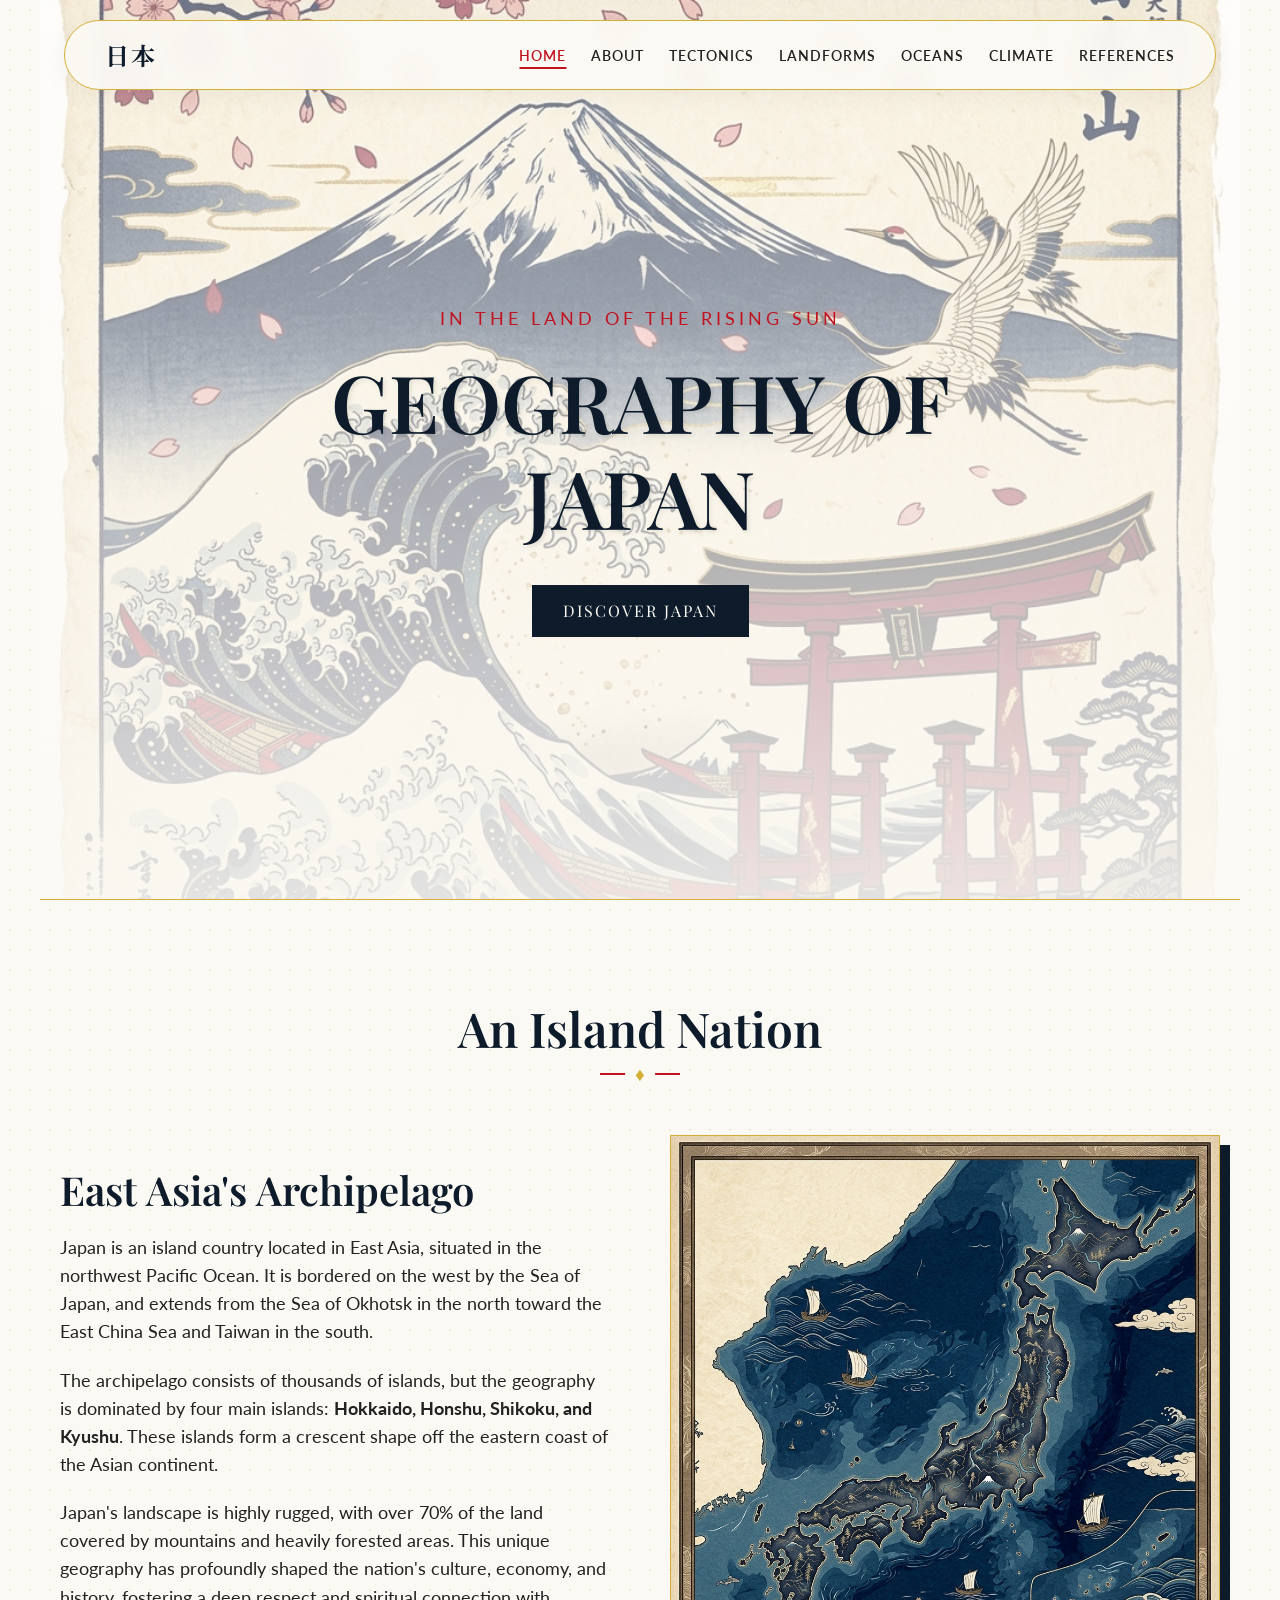
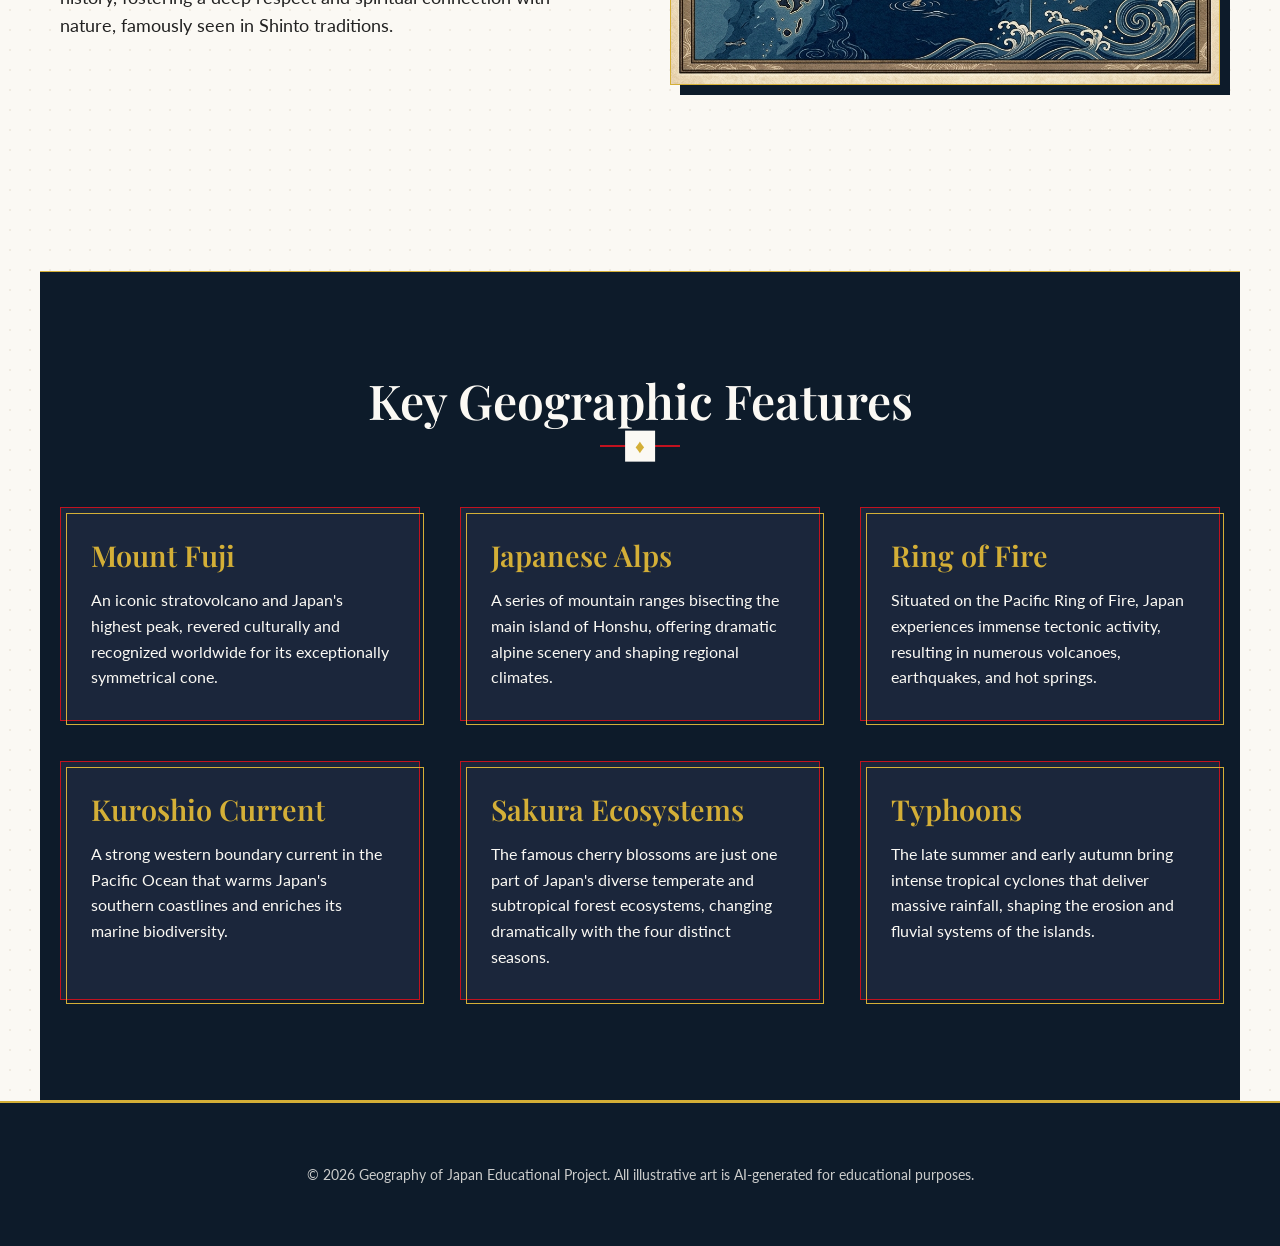
==== index.html @ 027a920c "1st draft w/ less animation" ====
<!DOCTYPE html>
<html lang="en">
<head>
  <meta charset="UTF-8">
  <meta name="viewport" content="width=device-width, initial-scale=1.0">
  <title>Geography of Japan | Home</title>
  <meta name="description" content="An educational journey through the geography, climate, and landscapes of Japan.">
  <link rel="stylesheet" href="style.css">
</head>
<body>

  <header>
    <div class="logo">日本</div>
    <nav>
      <ul>
        <li><a href="index.html" class="active">Home</a></li>
        <li><a href="about.html">About</a></li>
        <li><a href="geographic.html">Tectonics</a></li>
        <li><a href="water.html">Landforms</a></li>
        <li><a href="ocean.html">Oceans</a></li>
        <li><a href="climate.html">Climate</a></li>
        <li><a href="references.html">References</a></li>
      </ul>
    </nav>
  </header>

  <main>
    <section class="hero">
      <img src="assets/images/hero.png" alt="Ukiyo-e style Mount Fuji and waves" class="hero-bg fade-in">
      <div class="hero-overlay"></div>
      <div class="hero-content fade-in">
        <span class="hero-subtitle">In the land of the rising sun</span>
        <h1 class="hero-title">GEOGRAPHY OF JAPAN</h1>
        <a href="about.html" class="btn">Discover Japan</a>
      </div>
    </section>

    <section id="introduction">
      <div class="section-header fade-in">
        <h2>An Island Nation</h2>
        <div class="divider"></div>
      </div>
      
      <div class="split-layout fade-in">
        <div class="split-text">
          <h3>East Asia's Archipelago</h3>
          <p>Japan is an island country located in East Asia, situated in the northwest Pacific Ocean. It is bordered on the west by the Sea of Japan, and extends from the Sea of Okhotsk in the north toward the East China Sea and Taiwan in the south.</p>
          <p>The archipelago consists of thousands of islands, but the geography is dominated by four main islands: <strong>Hokkaido, Honshu, Shikoku, and Kyushu</strong>. These islands form a crescent shape off the eastern coast of the Asian continent.</p>
          <p>Japan's landscape is highly rugged, with over 70% of the land covered by mountains and heavily forested areas. This unique geography has profoundly shaped the nation's culture, economy, and history, fostering a deep respect and spiritual connection with nature, famously seen in Shinto traditions.</p>
        </div>
        <div class="split-image">
          <img src="assets/images/map.png" alt="Stylized map of Japan">
        </div>
      </div>
    </section>

    <section id="features" class="dark-section">
      <div class="section-header fade-in">
        <h2>Key Geographic Features</h2>
        <div class="divider"></div>
      </div>
      
      <div class="cards-grid">
        <div class="card fade-in">
          <h3>Mount Fuji</h3>
          <p>An iconic stratovolcano and Japan's highest peak, revered culturally and recognized worldwide for its exceptionally symmetrical cone.</p>
        </div>
        <div class="card fade-in">
          <h3>Japanese Alps</h3>
          <p>A series of mountain ranges bisecting the main island of Honshu, offering dramatic alpine scenery and shaping regional climates.</p>
        </div>
        <div class="card fade-in">
          <h3>Ring of Fire</h3>
          <p>Situated on the Pacific Ring of Fire, Japan experiences immense tectonic activity, resulting in numerous volcanoes, earthquakes, and hot springs.</p>
        </div>
        <div class="card fade-in">
          <h3>Kuroshio Current</h3>
          <p>A strong western boundary current in the Pacific Ocean that warms Japan's southern coastlines and enriches its marine biodiversity.</p>
        </div>
        <div class="card fade-in">
          <h3>Sakura Ecosystems</h3>
          <p>The famous cherry blossoms are just one part of Japan's diverse temperate and subtropical forest ecosystems, changing dramatically with the four distinct seasons.</p>
        </div>
        <div class="card fade-in">
          <h3>Typhoons</h3>
          <p>The late summer and early autumn bring intense tropical cyclones that deliver massive rainfall, shaping the erosion and fluvial systems of the islands.</p>
        </div>
      </div>
    </section>
  </main>

  <footer>
    <p>&copy; 2026 Geography of Japan Educational Project. All illustrative art is AI-generated for educational purposes.</p>
  </footer>

  <script src="script.js"></script>
</body>
</html>
---- style.css ----
@import url('https://fonts.googleapis.com/css2?family=Playfair+Display:ital,wght@0,400;0,600;0,700;1,400&family=Noto+Serif+JP:wght@300;400;600;700&family=Lato:wght@300;400;700&display=swap');

:root {
  --bg-cream: #fbf9f4;
  --bg-cream-dark: #f0ebe1;
  --indigo: #0d1b2a;
  --indigo-light: #1b263b;
  --crimson: #c1121f;
  --crimson-dark: #780000;
  --gold: #d4af37;
  --text-dark: #222222;
  --text-light: #fbf9f4;
  
  --font-heading: 'Playfair Display', 'Noto Serif JP', serif;
  --font-body: 'Lato', sans-serif;
  
  --border-gold: 1px solid var(--gold);
}

* {
  margin: 0;
  padding: 0;
  box-sizing: border-box;
}

body {
  font-family: var(--font-body);
  background-color: var(--bg-cream);
  color: var(--text-dark);
  line-height: 1.6;
  overflow-x: hidden;
  /* Subtle noise texture via multiple backgrounds */
  background-image: radial-gradient(var(--bg-cream-dark) 1px, transparent 1px);
  background-size: 20px 20px;
}

h1, h2, h3, h4, h5, h6 {
  font-family: var(--font-heading);
  font-weight: 600;
  line-height: 1.2;
}

a {
  text-decoration: none;
  color: inherit;
}

/* Navigation Bar */
header {
  position: fixed;
  top: 20px;
  left: 50%;
  transform: translateX(-50%);
  width: 90%;
  max-width: 1200px;
  background-color: rgba(251, 249, 244, 0.95);
  backdrop-filter: blur(10px);
  border: var(--border-gold);
  border-radius: 40px;
  padding: 15px 40px;
  display: flex;
  justify-content: space-between;
  align-items: center;
  z-index: 1000;
  box-shadow: 0 4px 30px rgba(0, 0, 0, 0.05);
  transition: all 0.3s ease;
}

.logo {
  font-family: var(--font-heading);
  font-size: 1.5rem;
  font-weight: 700;
  color: var(--indigo);
  letter-spacing: 2px;
}

nav ul {
  display: flex;
  list-style: none;
  gap: 25px;
}

nav a {
  font-size: 0.9rem;
  font-weight: 600;
  text-transform: uppercase;
  letter-spacing: 1px;
  color: var(--text-dark);
  position: relative;
  padding-bottom: 5px;
  transition: color 0.3s ease;
}

nav a::after {
  content: '';
  position: absolute;
  bottom: 0;
  left: 50%;
  width: 0;
  height: 2px;
  background-color: var(--crimson);
  transition: all 0.3s ease;
  transform: translateX(-50%);
}

nav a:hover, nav a.active {
  color: var(--crimson);
}

nav a:hover::after, nav a.active::after {
  width: 100%;
}

/* Buttons */
.btn {
  display: inline-block;
  padding: 12px 30px;
  background-color: var(--indigo);
  color: var(--text-light);
  font-family: var(--font-heading);
  text-transform: uppercase;
  letter-spacing: 2px;
  border: 1px solid var(--indigo);
  border-radius: 0;
  position: relative;
  overflow: hidden;
  transition: all 0.4s ease;
  z-index: 1;
}

.btn::before {
  content: '';
  position: absolute;
  top: 0;
  left: 0;
  width: 0%;
  height: 100%;
  background-color: var(--crimson);
  transition: all 0.4s cubic-bezier(0.77, 0, 0.175, 1);
  z-index: -1;
}

.btn:hover {
  color: var(--text-light);
  border-color: var(--crimson);
}

.btn:hover::before {
  width: 100%;
}

/* Hero Section */
.hero {
  min-height: 100vh;
  display: flex;
  align-items: center;
  justify-content: center;
  position: relative;
  padding: 0 20px;
  border-bottom: var(--border-gold);
}

.hero-bg {
  position: absolute;
  top: 0;
  left: 0;
  width: 100%;
  height: 100%;
  object-fit: cover;
  z-index: -2;
}

.hero-overlay {
  position: absolute;
  top: 0;
  left: 0;
  width: 100%;
  height: 100%;
  background: linear-gradient(to bottom, rgba(251, 249, 244, 0.4), rgba(251, 249, 244, 0.9));
  z-index: -1;
}

.hero-content {
  text-align: center;
  max-width: 800px;
  margin-top: 50px;
}

.hero-subtitle {
  font-family: var(--font-body);
  color: var(--crimson);
  text-transform: uppercase;
  letter-spacing: 4px;
  font-size: 1.1rem;
  margin-bottom: 20px;
  display: block;
}

.hero-title {
  font-size: 5rem;
  color: var(--indigo);
  margin-bottom: 40px;
  text-shadow: 2px 2px 4px rgba(0,0,0,0.1);
}

/* Sections */
section {
  padding: 100px 20px;
  max-width: 1200px;
  margin: 0 auto;
}

.section-header {
  text-align: center;
  margin-bottom: 60px;
}

.section-header h2 {
  font-size: 3rem;
  color: var(--indigo);
  margin-bottom: 15px;
}

.section-header .divider {
  height: 2px;
  width: 80px;
  background-color: var(--crimson);
  margin: 0 auto;
  position: relative;
}

.section-header .divider::before {
  content: '♦';
  color: var(--gold);
  position: absolute;
  left: 50%;
  top: 50%;
  transform: translate(-50%, -50%);
  background-color: var(--bg-cream);
  padding: 0 10px;
  font-size: 1.2rem;
}

/* Cards */
.cards-grid {
  display: grid;
  grid-template-columns: repeat(auto-fit, minmax(300px, 1fr));
  gap: 40px;
}

.card {
  background-color: var(--bg-cream);
  border: var(--border-gold);
  padding: 30px;
  position: relative;
  transition: transform 0.3s ease, box-shadow 0.3s ease;
}

.card::before {
  content: '';
  position: absolute;
  top: 5px;
  left: 5px;
  right: -5px;
  bottom: -5px;
  border: 1px solid var(--indigo);
  z-index: -1;
  transition: all 0.3s ease;
}

.card:hover {
  transform: translateY(-10px);
}

.card:hover::before {
  top: 10px;
  left: 10px;
  right: -10px;
  bottom: -10px;
  background-color: rgba(193, 18, 31, 0.05);
}

.card h3 {
  font-size: 1.8rem;
  color: var(--indigo);
  margin-bottom: 15px;
}

/* Two Column Layout */
.split-layout {
  display: flex;
  gap: 60px;
  align-items: center;
  margin-bottom: 80px;
}

.split-layout.reverse {
  flex-direction: row-reverse;
}

.split-text {
  flex: 1;
}

.split-text h3 {
  font-size: 2.5rem;
  color: var(--indigo);
  margin-bottom: 20px;
}

.split-text p {
  font-size: 1.1rem;
  margin-bottom: 20px;
}

.split-image {
  flex: 1;
  position: relative;
}

.split-image img {
  width: 100%;
  height: auto;
  border: var(--border-gold);
  box-shadow: 10px 10px 0 var(--indigo);
}

/* Dark Sections */
.dark-section {
  background-color: var(--indigo);
  color: var(--text-light);
  border-top: var(--border-gold);
  border-bottom: var(--border-gold);
  background-image: none; /* remove noise for dark sections */
}

.dark-section .section-header h2 {
  color: var(--bg-cream);
}

.dark-section .card {
  background-color: var(--indigo-light);
  border-color: var(--crimson);
}

.dark-section .card::before {
  border-color: var(--gold);
}

.dark-section .card h3 {
  color: var(--gold);
}

/* Footer */
footer {
  background-color: var(--indigo);
  color: var(--bg-cream);
  text-align: center;
  padding: 60px 20px;
  border-top: 2px solid var(--gold);
}

footer p {
  opacity: 0.8;
  font-size: 0.9rem;
}

/* Animations */
.fade-in {
  opacity: 0;
  transform: translateY(30px);
  transition: opacity 1s ease, transform 1s ease;
}

.fade-in.appear {
  opacity: 1;
  transform: translateY(0);
}

/* Responsive */
@media (max-width: 900px) {
  .hero-title {
    font-size: 3.5rem;
  }
  .split-layout, .split-layout.reverse {
    flex-direction: column;
  }
  header {
    width: 95%;
    padding: 15px 20px;
  }
  nav ul {
    gap: 15px;
  }
  nav a {
    font-size: 0.8rem;
  }
}

@media (max-width: 600px) {
  nav {
    display: none; /* Add a hamburger menu in real scenario, keeping it simple for now */
  }
}
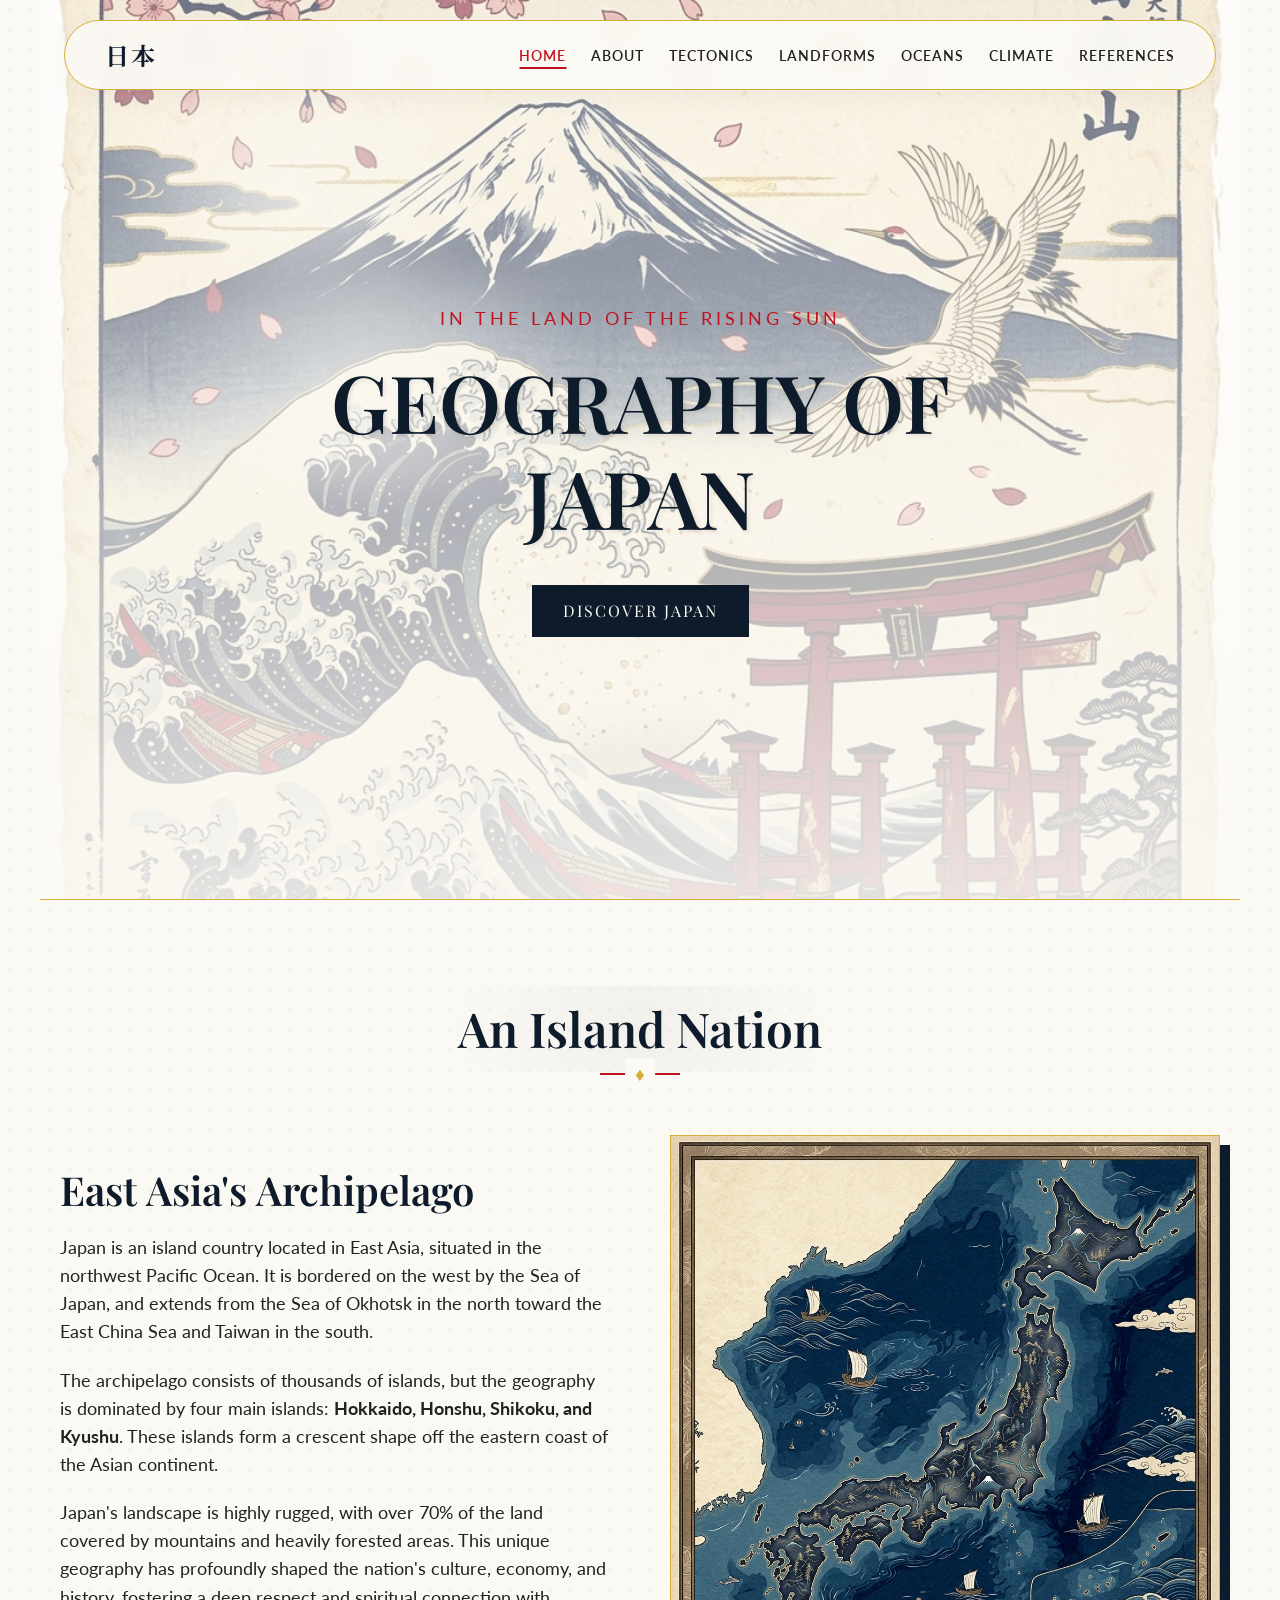
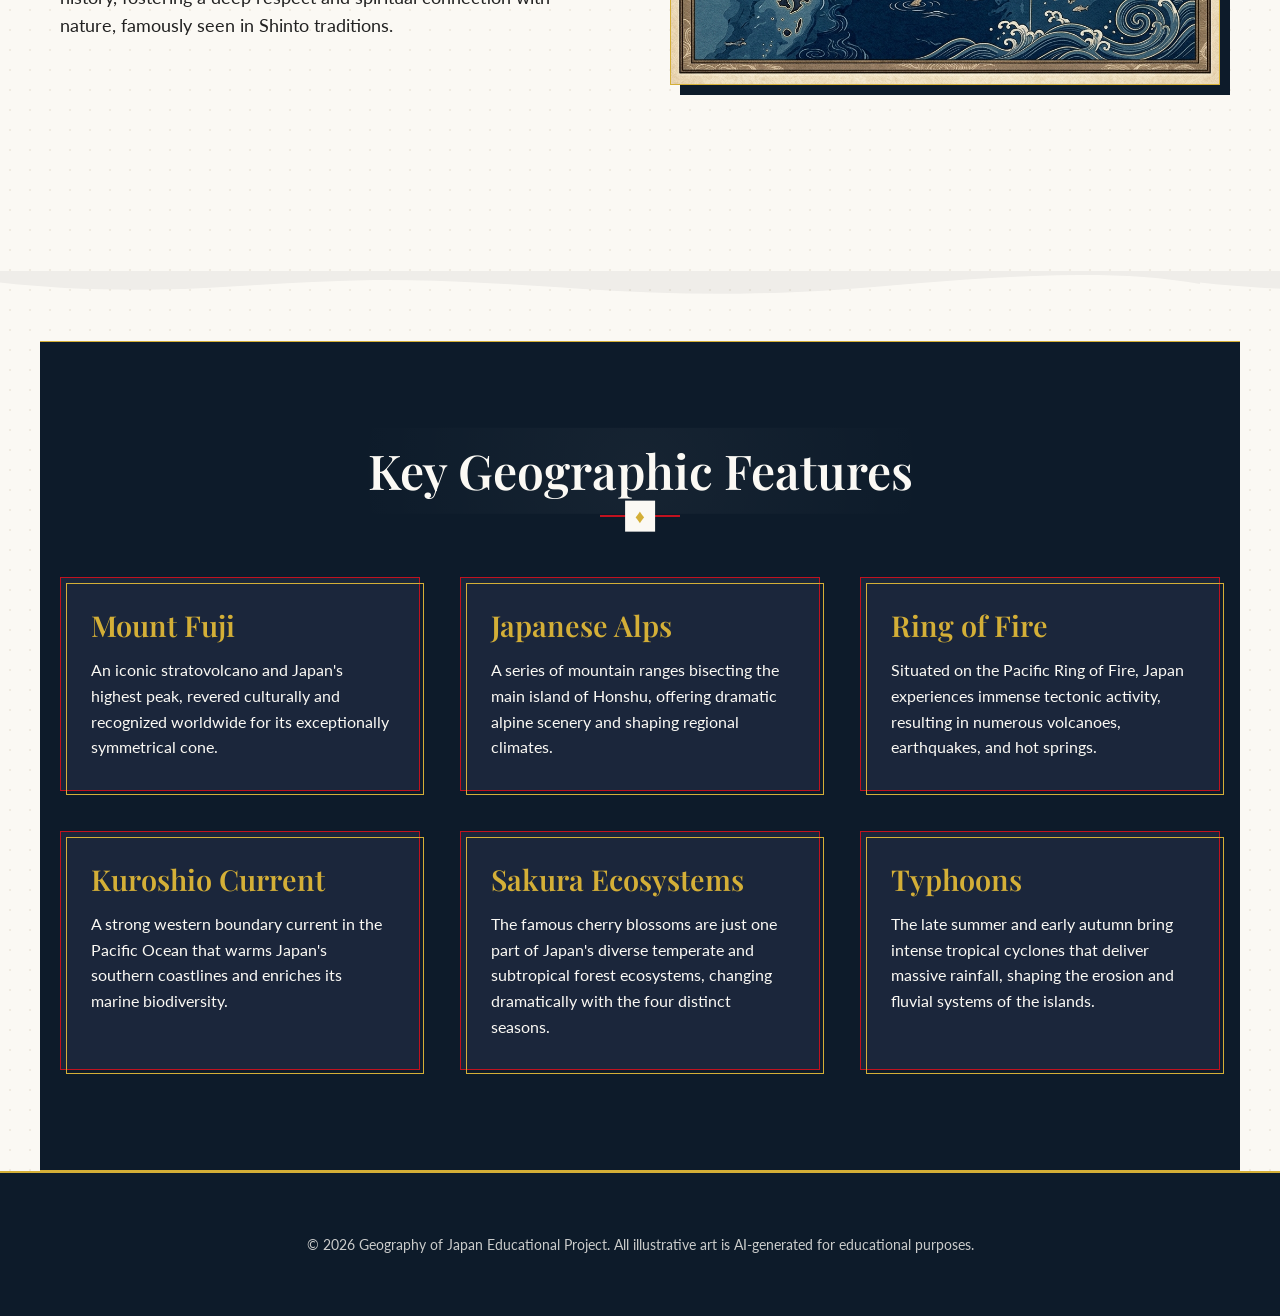
==== commit 61446a6e: "Draft 2" ====
--- a/index.html
+++ b/index.html
@@ -26,7 +26,12 @@
 
   <main>
     <section class="hero">
-      <img src="assets/images/hero.png" alt="Ukiyo-e style Mount Fuji and waves" class="hero-bg fade-in">
+      <img src="assets/images/hero.png" alt="Ukiyo-e style Mount Fuji and waves" class="hero-bg">
+      <div class="clouds-container">
+        <div class="cloud" style="width: 40vw; height: 20vh; top: 10%; animation-duration: 40s;"></div>
+        <div class="cloud" style="width: 50vw; height: 25vh; top: 30%; animation-duration: 55s; animation-delay: -20s;"></div>
+      </div>
+      <div class="particles-container" data-type="sakura"></div>
       <div class="hero-overlay"></div>
       <div class="hero-content fade-in">
         <span class="hero-subtitle">In the land of the rising sun</span>
@@ -49,13 +54,18 @@
           <p>Japan's landscape is highly rugged, with over 70% of the land covered by mountains and heavily forested areas. This unique geography has profoundly shaped the nation's culture, economy, and history, fostering a deep respect and spiritual connection with nature, famously seen in Shinto traditions.</p>
         </div>
         <div class="split-image">
-          <img src="assets/images/map.png" alt="Stylized map of Japan">
+          <img src="assets/images/map.png" alt="Stylized map of Japan" class="reveal-ink parallax-img">
         </div>
       </div>
     </section>
 
-    <section id="features" class="dark-section">
-      <div class="section-header fade-in">
+    <div class="wave-divider"></div>
+    <section id="features" class="dark-section" style="position: relative; overflow: hidden;">
+      <div class="koi-container">
+        <div class="koi-fish fish1" style="--scale: 1.5; opacity: 0.1;"></div>
+        <div class="koi-fish fish2" style="--scale: 1; opacity: 0.1;"></div>
+      </div>
+      <div class="section-header fade-in" style="position: relative; z-index: 2;">
         <h2>Key Geographic Features</h2>
         <div class="divider"></div>
       </div>
--- a/style.css
+++ b/style.css
@@ -241,6 +241,34 @@
   font-size: 1.2rem;
 }
 
+.section-header h2 {
+  font-size: 3rem;
+  color: var(--indigo);
+  margin-bottom: 15px;
+  position: relative;
+  display: inline-block;
+}
+
+.section-header h2::before {
+  content: '';
+  position: absolute;
+  top: 50%; left: 50%;
+  transform: translate(-50%, -50%);
+  width: 150%; height: 150%;
+  background: radial-gradient(circle, rgba(13, 27, 42, 0.04) 0%, transparent 70%);
+  z-index: -1;
+  animation: mistPulse 8s ease-in-out infinite alternate;
+  pointer-events: none;
+}
+.dark-section .section-header h2::before {
+  background: radial-gradient(circle, rgba(251, 249, 244, 0.04) 0%, transparent 70%);
+}
+
+@keyframes mistPulse {
+  0% { transform: translate(-50%, -50%) scale(1); opacity: 0.5; }
+  100% { transform: translate(-50%, -50%) scale(1.2); opacity: 1; }
+}
+
 /* Cards */
 .cards-grid {
   display: grid;
@@ -365,16 +393,217 @@
   font-size: 0.9rem;
 }
 
-/* Animations */
-.fade-in {
-  opacity: 0;
-  transform: translateY(30px);
-  transition: opacity 1s ease, transform 1s ease;
-}
-
-.fade-in.appear {
-  opacity: 1;
-  transform: translateY(0);
+/* Animations & Reduced Motion */
+@media (prefers-reduced-motion: no-preference) {
+  /* Page Load */
+  body {
+    animation: pageFadeIn 1.2s ease-out forwards;
+  }
+  @keyframes pageFadeIn {
+    from { opacity: 0; }
+    to { opacity: 1; }
+  }
+
+  /* Fade & Slide Up */
+  .fade-in {
+    opacity: 0;
+    transform: translateY(30px);
+    transition: opacity 1s cubic-bezier(0.25, 1, 0.5, 1), transform 1s cubic-bezier(0.25, 1, 0.5, 1);
+  }
+  .fade-in.appear {
+    opacity: 1;
+    transform: translateY(0);
+  }
+
+  /* Reveal Ink - updated to fix image loading bug */
+  .reveal-ink {
+    opacity: 0;
+    filter: blur(10px);
+    transform: scale(0.98);
+    transition: opacity 1.5s ease, filter 1.5s ease, transform 1.5s cubic-bezier(0.25, 1, 0.5, 1);
+  }
+  .reveal-ink.appear {
+    opacity: 1;
+    filter: blur(0);
+    transform: scale(1);
+  }
+
+  /* Hero Animations */
+  .hero-content .hero-subtitle {
+    opacity: 0;
+    animation: fadeInUp 1.5s 0.5s cubic-bezier(0.25, 1, 0.5, 1) forwards;
+  }
+  .hero-content .hero-title {
+    opacity: 0;
+    animation: fadeInUp 1.5s 0.8s cubic-bezier(0.25, 1, 0.5, 1) forwards;
+  }
+  .hero-content .btn {
+    opacity: 0;
+    animation: fadeInUp 1.5s 1.1s cubic-bezier(0.25, 1, 0.5, 1) forwards;
+  }
+  @keyframes fadeInUp {
+    from { opacity: 0; transform: translateY(20px); }
+    to { opacity: 1; transform: translateY(0); }
+  }
+
+  /* Hero Image Float */
+  .hero-bg {
+    animation: slowFloat 20s ease-in-out infinite alternate;
+    transform-origin: center;
+  }
+  @keyframes slowFloat {
+    from { transform: scale(1.02) translate(0, 0); }
+    to { transform: scale(1.05) translate(-1%, -1%); }
+  }
+
+  /* Clouds */
+  .clouds-container {
+    position: absolute;
+    top: 0; left: 0; width: 100%; height: 100%;
+    overflow: hidden;
+    z-index: -1;
+    pointer-events: none;
+  }
+  .cloud {
+    position: absolute;
+    background: radial-gradient(circle, rgba(251,249,244,0.6) 0%, transparent 70%);
+    border-radius: 50%;
+    filter: blur(20px);
+    animation: floatCloud linear infinite;
+  }
+  @keyframes floatCloud {
+    0% { transform: translateX(-20vw); opacity: 0; }
+    10% { opacity: 1; }
+    90% { opacity: 1; }
+    100% { transform: translateX(100vw); opacity: 0; }
+  }
+
+  /* Particles */
+  .particles-container {
+    position: absolute;
+    top: 0; left: 0; width: 100%; height: 100%;
+    overflow: hidden;
+    pointer-events: none;
+    z-index: 0;
+  }
+  .particle {
+    position: absolute;
+    opacity: 0;
+    pointer-events: none;
+    animation: drift linear infinite;
+  }
+  @keyframes drift {
+    0% { transform: translate(0, -50px) rotate(0deg); opacity: 0; }
+    10% { opacity: 0.6; }
+    90% { opacity: 0.6; }
+    100% { transform: translate(150px, 100vh) rotate(360deg); opacity: 0; }
+  }
+  @keyframes driftDown {
+    0% { transform: translate(0, -50px); opacity: 0; }
+    10% { opacity: 0.8; }
+    90% { opacity: 0.8; }
+    100% { transform: translate(50px, 100vh); opacity: 0; }
+  }
+  @keyframes driftUp {
+    0% { transform: translate(0, 100%) scale(1); opacity: 0; }
+    20% { opacity: 0.5; }
+    80% { opacity: 0.5; }
+    100% { transform: translate(-50px, -100%) scale(2); opacity: 0; }
+  }
+
+  /* Ocean Shimmer & Water Ripple */
+  .shimmer-overlay {
+    position: absolute;
+    top: 0; left: 0; width: 100%; height: 100%;
+    background: linear-gradient(45deg, transparent 40%, rgba(255,255,255,0.1) 50%, transparent 60%);
+    background-size: 200% 200%;
+    animation: shimmerWave 5s infinite;
+    pointer-events: none;
+  }
+  @keyframes shimmerWave {
+    0% { background-position: 200% 0; }
+    100% { background-position: -200% 0; }
+  }
+
+  /* Sakura Mouse Trail */
+  .sakura-trail-petal {
+    position: absolute;
+    background-color: #ffb7c5;
+    border-radius: 50% 0 50% 50%;
+    pointer-events: none;
+    z-index: 9999;
+    box-shadow: inset 0 0 3px rgba(255, 105, 180, 0.4);
+    animation: petalFade 1.5s ease-out forwards;
+  }
+  @keyframes petalFade {
+    0% { opacity: 0.8; transform: translate(-50%, -50%) scale(1) translateY(0) rotate(var(--start-rot)); }
+    100% { opacity: 0; transform: translate(-50%, -50%) scale(0.5) translateY(30px) rotate(var(--end-rot)); }
+  }
+
+  /* Koi Fish Animation */
+  .koi-container {
+    position: absolute;
+    top: 0; left: 0; width: 100%; height: 100%;
+    overflow: hidden;
+    z-index: -1;
+    pointer-events: none;
+  }
+  .koi-fish {
+    position: absolute;
+    width: 60px;
+    height: 30px;
+    background: url('data:image/svg+xml;utf8,<svg xmlns="http://www.w3.org/2000/svg" viewBox="0 0 100 50"><path d="M10,25 C20,10 40,0 70,25 C40,50 20,40 10,25 Z M70,25 C80,20 90,10 95,5 C90,15 85,30 70,25 Z M70,25 C80,30 90,40 95,45 C90,35 85,20 70,25 Z M20,25 L5,15 C10,20 10,30 5,35 Z" fill="%23c1121f" opacity="0.15"/></svg>') no-repeat center center;
+    background-size: contain;
+    animation: swimKoi linear infinite;
+  }
+  .koi-fish.fish1 {
+    top: 20%;
+    animation-duration: 40s;
+    animation-delay: 0s;
+  }
+  .koi-fish.fish2 {
+    top: 60%;
+    animation-duration: 55s;
+    animation-delay: -15s;
+    transform: scale(0.8);
+  }
+  .koi-fish.fish3 {
+    top: 80%;
+    animation-duration: 45s;
+    animation-delay: -5s;
+    transform: scale(1.2);
+  }
+  @keyframes swimKoi {
+    0% { left: -10%; transform: translateY(0) rotate(5deg) scale(var(--scale, 1)); }
+    25% { left: 20%; transform: translateY(-20px) rotate(0deg) scale(var(--scale, 1)); }
+    50% { left: 50%; transform: translateY(10px) rotate(5deg) scale(var(--scale, 1)); }
+    75% { left: 80%; transform: translateY(-10px) rotate(0deg) scale(var(--scale, 1)); }
+    100% { left: 110%; transform: translateY(0) rotate(5deg) scale(var(--scale, 1)); }
+  }
+
+  /* Animated Wave Divider */
+  .wave-divider {
+    width: 100%;
+    height: 30px;
+    background: url('data:image/svg+xml;utf8,<svg viewBox="0 0 1200 120" xmlns="http://www.w3.org/2000/svg" preserveAspectRatio="none"><path d="M0,0V46.29c47.79,22.2,103.59,32.17,158,28,70.36-5.37,136.33-33.31,206.8-37.5C438.64,32.43,512.34,53.67,583,72.05c69.27,18,138.3,24.88,209.4,13.08,36.15-6,69.85-17.84,104.45-29.34C989.49,25,1113-14.29,1200,52.47V0Z" fill="%230d1b2a" opacity="0.05"/></svg>') repeat-x;
+    background-size: 1200px 30px;
+    animation: waveFlow 25s linear infinite;
+    margin-bottom: 40px;
+  }
+  .dark-section .wave-divider {
+    background: url('data:image/svg+xml;utf8,<svg viewBox="0 0 1200 120" xmlns="http://www.w3.org/2000/svg" preserveAspectRatio="none"><path d="M0,0V46.29c47.79,22.2,103.59,32.17,158,28,70.36-5.37,136.33-33.31,206.8-37.5C438.64,32.43,512.34,53.67,583,72.05c69.27,18,138.3,24.88,209.4,13.08,36.15-6,69.85-17.84,104.45-29.34C989.49,25,1113-14.29,1200,52.47V0Z" fill="%23fbf9f4" opacity="0.05"/></svg>') repeat-x;
+    background-size: 1200px 30px;
+  }
+  @keyframes waveFlow {
+    0% { background-position-x: 0; }
+    100% { background-position-x: 1200px; }
+  }
+}
+
+/* Fallback for reduced motion */
+@media (prefers-reduced-motion: reduce) {
+  .fade-in, .reveal-ink { opacity: 1; transform: none; filter: none; clip-path: none; }
+  .particles-container, .wave-divider, .clouds-container, .shimmer-overlay, .sakura-trail-petal, .koi-container { display: none; }
 }
 
 /* Responsive */
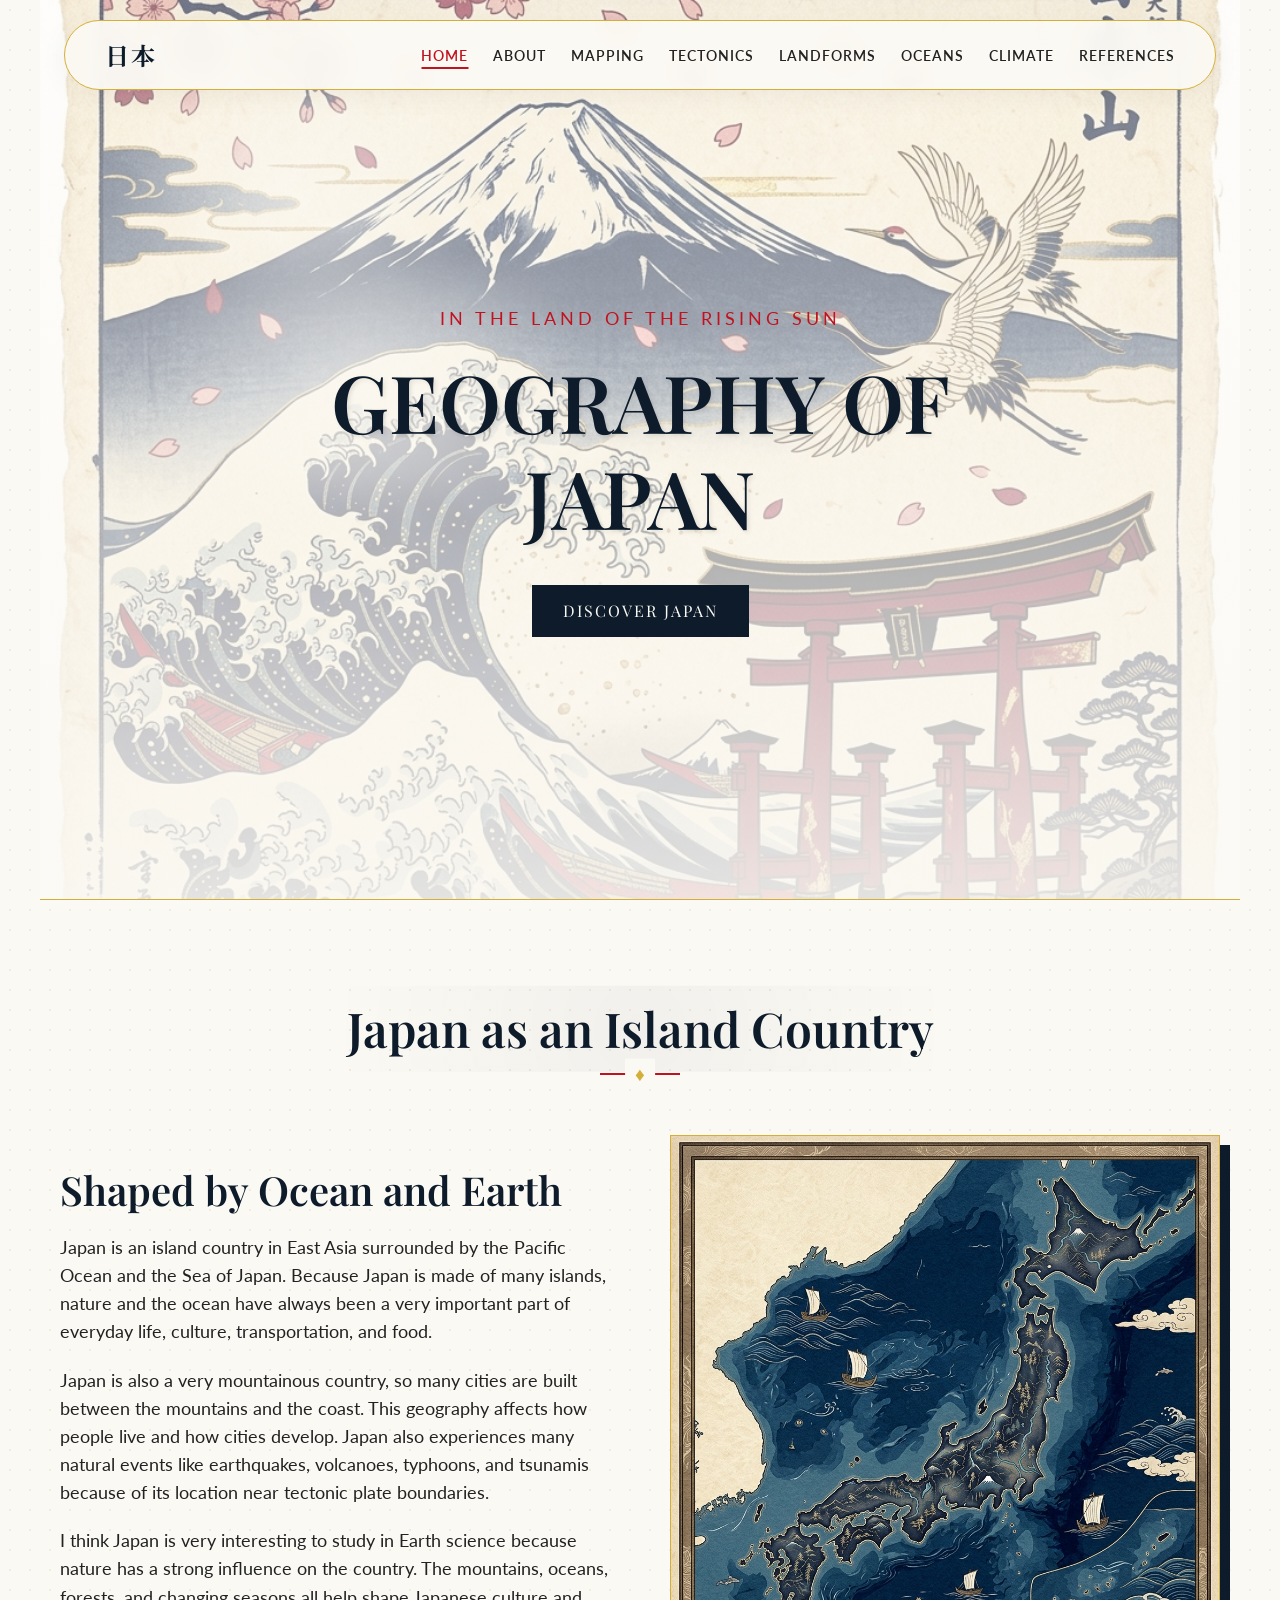
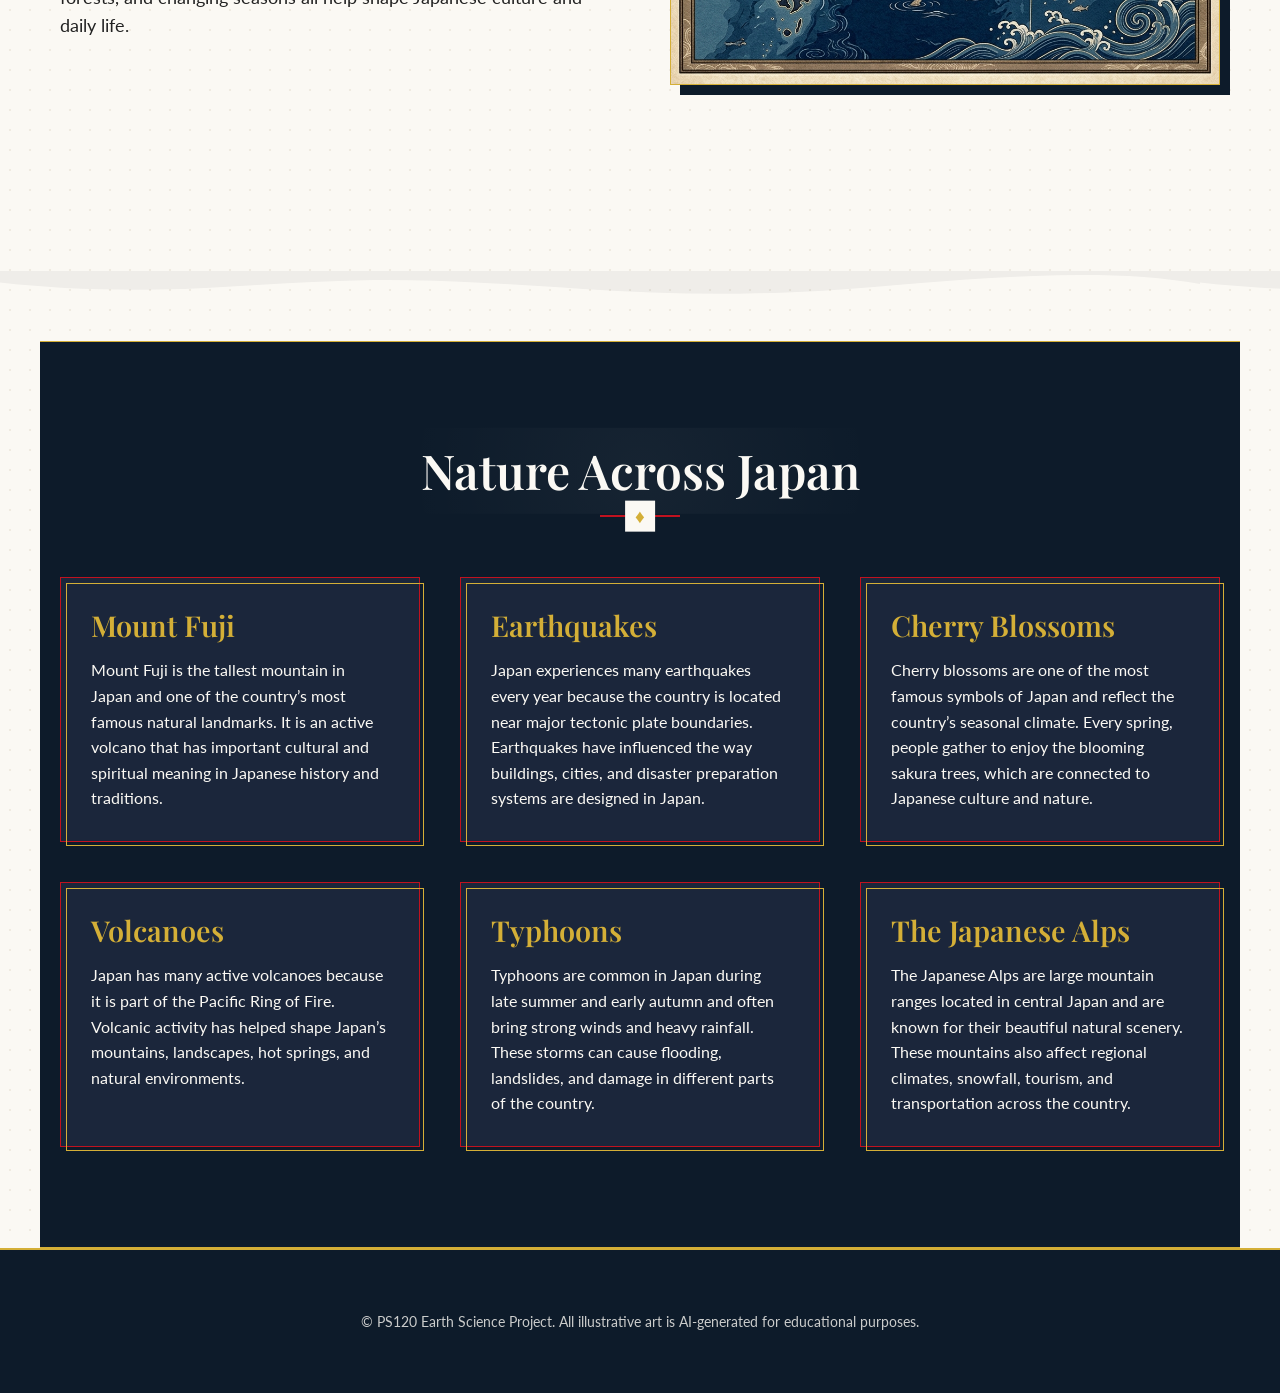
==== commit ec1ce4c0: "Week1 final draft" ====
--- a/index.html
+++ b/index.html
@@ -1,5 +1,6 @@
 <!DOCTYPE html>
 <html lang="en">
+
 <head>
   <meta charset="UTF-8">
   <meta name="viewport" content="width=device-width, initial-scale=1.0">
@@ -7,6 +8,7 @@
   <meta name="description" content="An educational journey through the geography, climate, and landscapes of Japan.">
   <link rel="stylesheet" href="style.css">
 </head>
+
 <body>
 
   <header>
@@ -15,6 +17,7 @@
       <ul>
         <li><a href="index.html" class="active">Home</a></li>
         <li><a href="about.html">About</a></li>
+        <li><a href="mapping.html">Mapping</a></li>
         <li><a href="geographic.html">Tectonics</a></li>
         <li><a href="water.html">Landforms</a></li>
         <li><a href="ocean.html">Oceans</a></li>
@@ -29,7 +32,8 @@
       <img src="assets/images/hero.png" alt="Ukiyo-e style Mount Fuji and waves" class="hero-bg">
       <div class="clouds-container">
         <div class="cloud" style="width: 40vw; height: 20vh; top: 10%; animation-duration: 40s;"></div>
-        <div class="cloud" style="width: 50vw; height: 25vh; top: 30%; animation-duration: 55s; animation-delay: -20s;"></div>
+        <div class="cloud" style="width: 50vw; height: 25vh; top: 30%; animation-duration: 55s; animation-delay: -20s;">
+        </div>
       </div>
       <div class="particles-container" data-type="sakura"></div>
       <div class="hero-overlay"></div>
@@ -42,16 +46,23 @@
 
     <section id="introduction">
       <div class="section-header fade-in">
-        <h2>An Island Nation</h2>
+        <h2>Japan as an Island Country</h2>
         <div class="divider"></div>
       </div>
-      
+
       <div class="split-layout fade-in">
         <div class="split-text">
-          <h3>East Asia's Archipelago</h3>
-          <p>Japan is an island country located in East Asia, situated in the northwest Pacific Ocean. It is bordered on the west by the Sea of Japan, and extends from the Sea of Okhotsk in the north toward the East China Sea and Taiwan in the south.</p>
-          <p>The archipelago consists of thousands of islands, but the geography is dominated by four main islands: <strong>Hokkaido, Honshu, Shikoku, and Kyushu</strong>. These islands form a crescent shape off the eastern coast of the Asian continent.</p>
-          <p>Japan's landscape is highly rugged, with over 70% of the land covered by mountains and heavily forested areas. This unique geography has profoundly shaped the nation's culture, economy, and history, fostering a deep respect and spiritual connection with nature, famously seen in Shinto traditions.</p>
+          <h3>Shaped by Ocean and Earth</h3>
+          <p>Japan is an island country in East Asia surrounded by the Pacific Ocean and the Sea of Japan. Because Japan
+            is made of many islands, nature and the ocean have always been a very important part of everyday life,
+            culture, transportation, and food.</p>
+          <p>Japan is also a very mountainous country, so many cities are built between the mountains and the coast.
+            This geography affects how people live and how cities develop. Japan also experiences many natural events
+            like earthquakes, volcanoes, typhoons, and tsunamis because of its location near tectonic plate boundaries.
+          </p>
+          <p>I think Japan is very interesting to study in Earth science because nature has a strong influence on the
+            country. The mountains, oceans, forests, and changing seasons all help shape Japanese culture and daily
+            life.</p>
         </div>
         <div class="split-image">
           <img src="assets/images/map.png" alt="Stylized map of Japan" class="reveal-ink parallax-img">
@@ -61,48 +72,55 @@
 
     <div class="wave-divider"></div>
     <section id="features" class="dark-section" style="position: relative; overflow: hidden;">
-      <div class="koi-container">
-        <div class="koi-fish fish1" style="--scale: 1.5; opacity: 0.1;"></div>
-        <div class="koi-fish fish2" style="--scale: 1; opacity: 0.1;"></div>
-      </div>
+      <div class="koi-container"></div>
       <div class="section-header fade-in" style="position: relative; z-index: 2;">
-        <h2>Key Geographic Features</h2>
+        <h2>Nature Across Japan</h2>
         <div class="divider"></div>
       </div>
-      
+
       <div class="cards-grid">
         <div class="card fade-in">
           <h3>Mount Fuji</h3>
-          <p>An iconic stratovolcano and Japan's highest peak, revered culturally and recognized worldwide for its exceptionally symmetrical cone.</p>
+          <p>Mount Fuji is the tallest mountain in Japan and one of the country’s most famous natural landmarks. It is
+            an active volcano that has important cultural and spiritual meaning in Japanese history and traditions.</p>
         </div>
         <div class="card fade-in">
-          <h3>Japanese Alps</h3>
-          <p>A series of mountain ranges bisecting the main island of Honshu, offering dramatic alpine scenery and shaping regional climates.</p>
+          <h3>Earthquakes</h3>
+          <p>Japan experiences many earthquakes every year because the country is located near major tectonic plate
+            boundaries. Earthquakes have influenced the way buildings, cities, and disaster preparation systems are
+            designed in Japan.</p>
         </div>
         <div class="card fade-in">
-          <h3>Ring of Fire</h3>
-          <p>Situated on the Pacific Ring of Fire, Japan experiences immense tectonic activity, resulting in numerous volcanoes, earthquakes, and hot springs.</p>
+          <h3>Cherry Blossoms</h3>
+          <p>Cherry blossoms are one of the most famous symbols of Japan and reflect the country’s seasonal climate.
+            Every spring, people gather to enjoy the blooming sakura trees, which are connected to Japanese culture and
+            nature.</p>
         </div>
         <div class="card fade-in">
-          <h3>Kuroshio Current</h3>
-          <p>A strong western boundary current in the Pacific Ocean that warms Japan's southern coastlines and enriches its marine biodiversity.</p>
-        </div>
-        <div class="card fade-in">
-          <h3>Sakura Ecosystems</h3>
-          <p>The famous cherry blossoms are just one part of Japan's diverse temperate and subtropical forest ecosystems, changing dramatically with the four distinct seasons.</p>
+          <h3>Volcanoes</h3>
+          <p>Japan has many active volcanoes because it is part of the Pacific Ring of Fire. Volcanic activity has
+            helped shape Japan’s mountains, landscapes, hot springs, and natural environments.</p>
         </div>
         <div class="card fade-in">
           <h3>Typhoons</h3>
-          <p>The late summer and early autumn bring intense tropical cyclones that deliver massive rainfall, shaping the erosion and fluvial systems of the islands.</p>
+          <p>Typhoons are common in Japan during late summer and early autumn and often bring strong winds and heavy
+            rainfall. These storms can cause flooding, landslides, and damage in different parts of the country.</p>
+        </div>
+        <div class="card fade-in">
+          <h3>The Japanese Alps</h3>
+          <p>The Japanese Alps are large mountain ranges located in central Japan and are known for their beautiful
+            natural scenery. These mountains also affect regional climates, snowfall, tourism, and transportation across
+            the country.</p>
         </div>
       </div>
     </section>
   </main>
 
   <footer>
-    <p>&copy; 2026 Geography of Japan Educational Project. All illustrative art is AI-generated for educational purposes.</p>
+    <p>&copy; PS120 Earth Science Project. All illustrative art is AI-generated for educational purposes.</p>
   </footer>
 
   <script src="script.js"></script>
 </body>
-</html>
+
+</html>
--- a/style.css
+++ b/style.css
@@ -548,37 +548,51 @@
     z-index: -1;
     pointer-events: none;
   }
-  .koi-fish {
-    position: absolute;
-    width: 60px;
-    height: 30px;
-    background: url('data:image/svg+xml;utf8,<svg xmlns="http://www.w3.org/2000/svg" viewBox="0 0 100 50"><path d="M10,25 C20,10 40,0 70,25 C40,50 20,40 10,25 Z M70,25 C80,20 90,10 95,5 C90,15 85,30 70,25 Z M70,25 C80,30 90,40 95,45 C90,35 85,20 70,25 Z M20,25 L5,15 C10,20 10,30 5,35 Z" fill="%23c1121f" opacity="0.15"/></svg>') no-repeat center center;
-    background-size: contain;
-    animation: swimKoi linear infinite;
-  }
-  .koi-fish.fish1 {
-    top: 20%;
-    animation-duration: 40s;
-    animation-delay: 0s;
-  }
-  .koi-fish.fish2 {
-    top: 60%;
-    animation-duration: 55s;
-    animation-delay: -15s;
-    transform: scale(0.8);
-  }
-  .koi-fish.fish3 {
-    top: 80%;
-    animation-duration: 45s;
-    animation-delay: -5s;
-    transform: scale(1.2);
-  }
-  @keyframes swimKoi {
-    0% { left: -10%; transform: translateY(0) rotate(5deg) scale(var(--scale, 1)); }
-    25% { left: 20%; transform: translateY(-20px) rotate(0deg) scale(var(--scale, 1)); }
-    50% { left: 50%; transform: translateY(10px) rotate(5deg) scale(var(--scale, 1)); }
-    75% { left: 80%; transform: translateY(-10px) rotate(0deg) scale(var(--scale, 1)); }
-    100% { left: 110%; transform: translateY(0) rotate(5deg) scale(var(--scale, 1)); }
+  .koi-wrapper {
+    position: absolute;
+    top: 0; left: 0;
+    pointer-events: none;
+    will-change: transform;
+  }
+  .koi-svg {
+    width: 100%; height: 100%;
+    transform-origin: 50% 30%;
+    animation: bodyWiggle var(--dur) ease-in-out var(--delay) infinite alternate;
+  }
+  @keyframes bodyWiggle {
+    0% { transform: rotate(-3deg); }
+    100% { transform: rotate(3deg); }
+  }
+  @keyframes tailSway {
+    0% { transform: rotate(-15deg); }
+    100% { transform: rotate(15deg); }
+  }
+  @keyframes finSway {
+    0% { transform: rotate(-10deg); }
+    100% { transform: rotate(20deg); }
+  }
+  @keyframes finSwayReverse {
+    0% { transform: rotate(10deg); }
+    100% { transform: rotate(-20deg); }
+  }
+
+  /* Water Ripple */
+  .water-ripple {
+    position: absolute;
+    border: 1px solid rgba(13, 27, 42, 0.2);
+    border-radius: 50%;
+    pointer-events: none;
+    transform: translate(-50%, -50%) scale(0);
+    opacity: 0;
+    animation: rippleExpand 4s cubic-bezier(0.25, 1, 0.5, 1) forwards;
+  }
+  .dark-section .water-ripple {
+    border-color: rgba(251, 249, 244, 0.2);
+  }
+  @keyframes rippleExpand {
+    0% { transform: translate(-50%, -50%) scale(0); opacity: 0; }
+    10% { opacity: 0.6; }
+    100% { transform: translate(-50%, -50%) scale(1.5); opacity: 0; }
   }
 
   /* Animated Wave Divider */
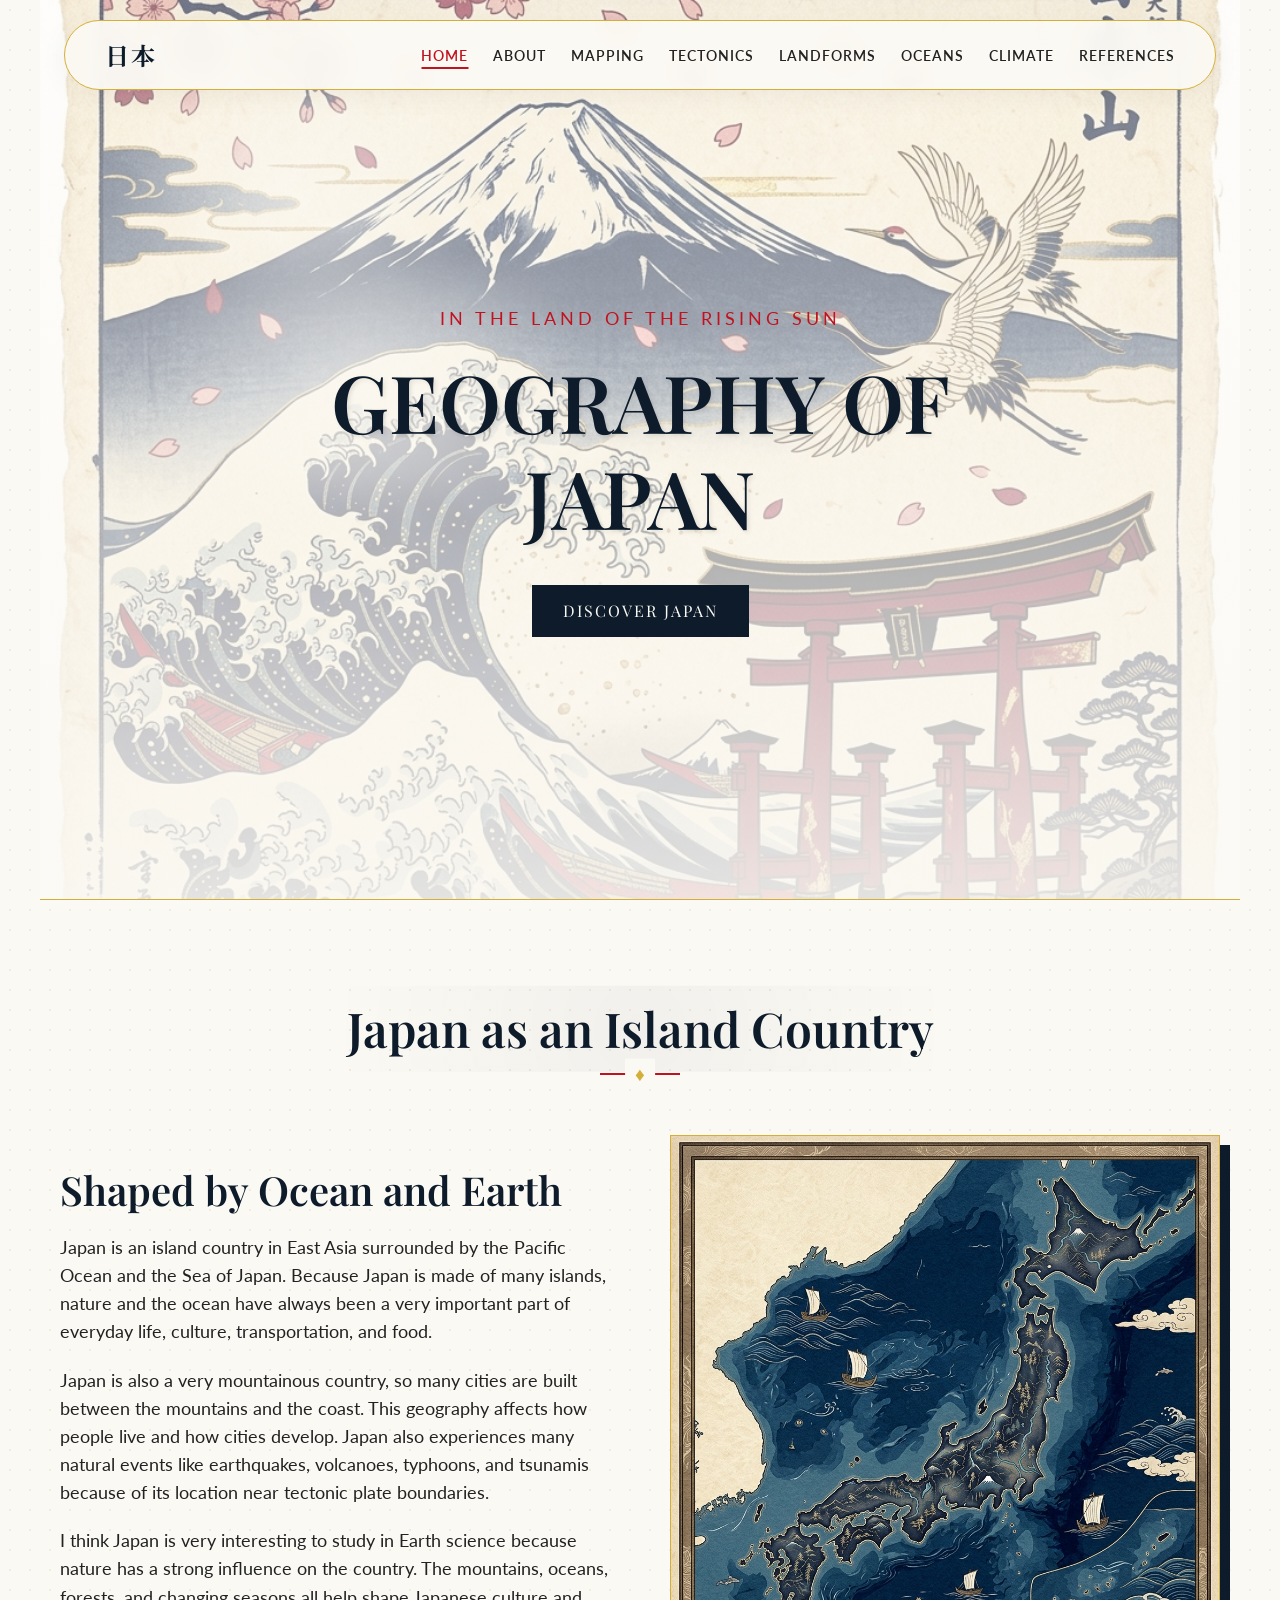
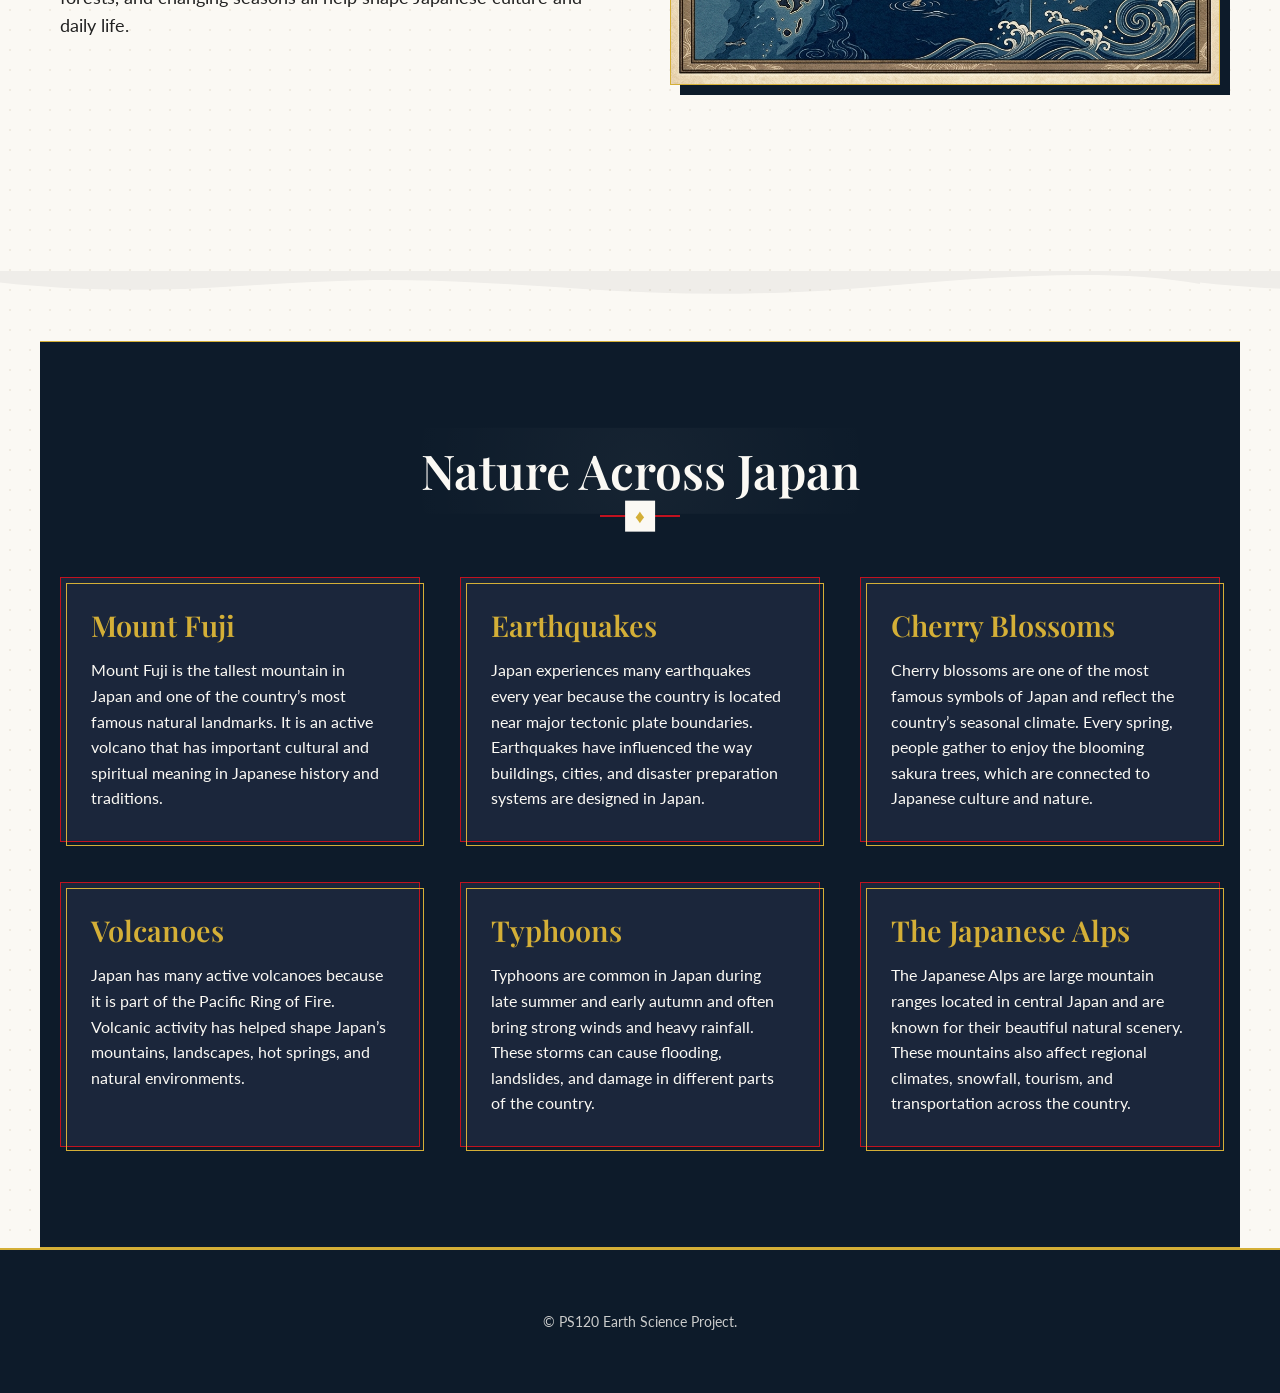
==== commit 18e91992: "week1 final for real" ====
--- a/index.html
+++ b/index.html
@@ -117,7 +117,7 @@
   </main>
 
   <footer>
-    <p>&copy; PS120 Earth Science Project. All illustrative art is AI-generated for educational purposes.</p>
+    <p>&copy; PS120 Earth Science Project.</p>
   </footer>
 
   <script src="script.js"></script>
